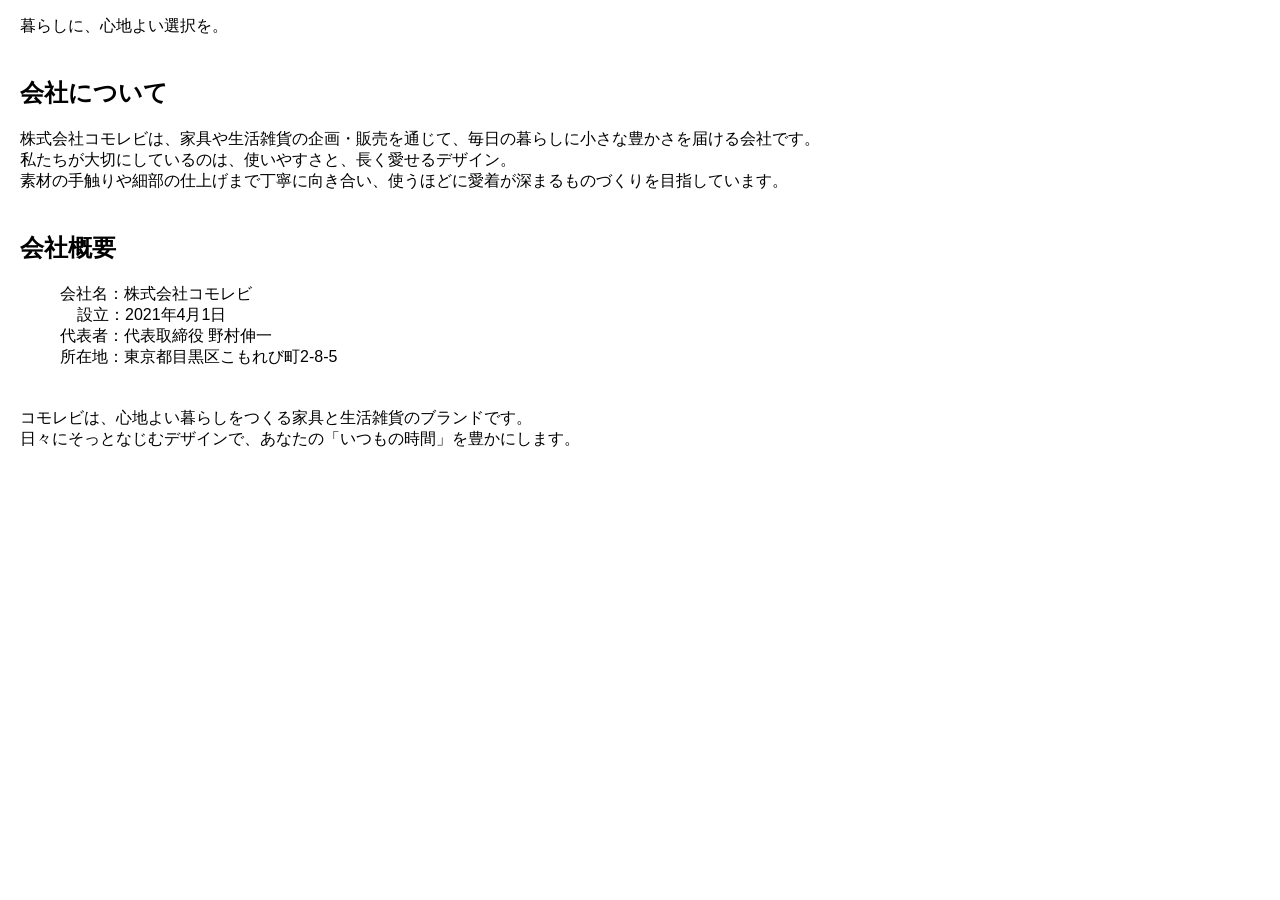
==== pages/about.html @ 33941097 "aboutページを作成" ====
<!DOCTYPE html>
<html lang="ja">

<head>
    <meta charset="UTF-8">
    <meta name="viewport" content="width=device-width, initial-scale=1.0">
    <title>about</title>
    <link rel="stylesheet" href="../css/about.css">
</head>

<body>
    <main>
        <div class="title-1">
            <p>暮らしに、心地よい選択を。</p>
        </div>
        <div class="title-2">
            <h2>会社について</h2>
            <p>株式会社コモレビは、家具や生活雑貨の企画・販売を通じて、毎日の暮らしに小さな豊かさを届ける会社です。<br>
                私たちが大切にしているのは、使いやすさと、長く愛せるデザイン。<br>
                素材の手触りや細部の仕上げまで丁寧に向き合い、使うほどに愛着が深まるものづくりを目指しています。</p>
        </div>
        <div class="title-3">
            <h2>会社概要</h2>
            <ul>
                <li class="list-1">会社名：<span>株式会社コモレビ</span></li>
                <li class="list-2">設立：<span>2021年4月1日</span></li>
                <li class="list-1">代表者：<span>代表取締役 野村伸一</span></li>
                <li class="list-1">所在地：<span>東京都目黒区こもれび町2-8-5</span></li>
            </ul>
        </div>
        <div class="title-4">
            <p>コモレビは、心地よい暮らしをつくる家具と生活雑貨のブランドです。<br>
                日々にそっとなじむデザインで、あなたの「いつもの時間」を豊かにします。</p>
        </div>
    </main>

</body>

</html>
---- css/about.css ----
@charset "utf-8";

* {
  box-sizing: border-box;
}

body {
  margin: 0;
  font-family: sans-serif;
}

header {
  padding: 20px;
  background: #eee;
}

main {
  max-width: 1000px;
  margin: 0;
  padding: 0 20px;
}

.title-1 {
    margin-bottom: 40px;
}

.title-2 {
    margin-bottom: 40px;
}

.title-3 {
    margin-bottom: 40px;
}

ul {
    list-style: none;
}

.list-2 {
    margin-left: 17px;
}
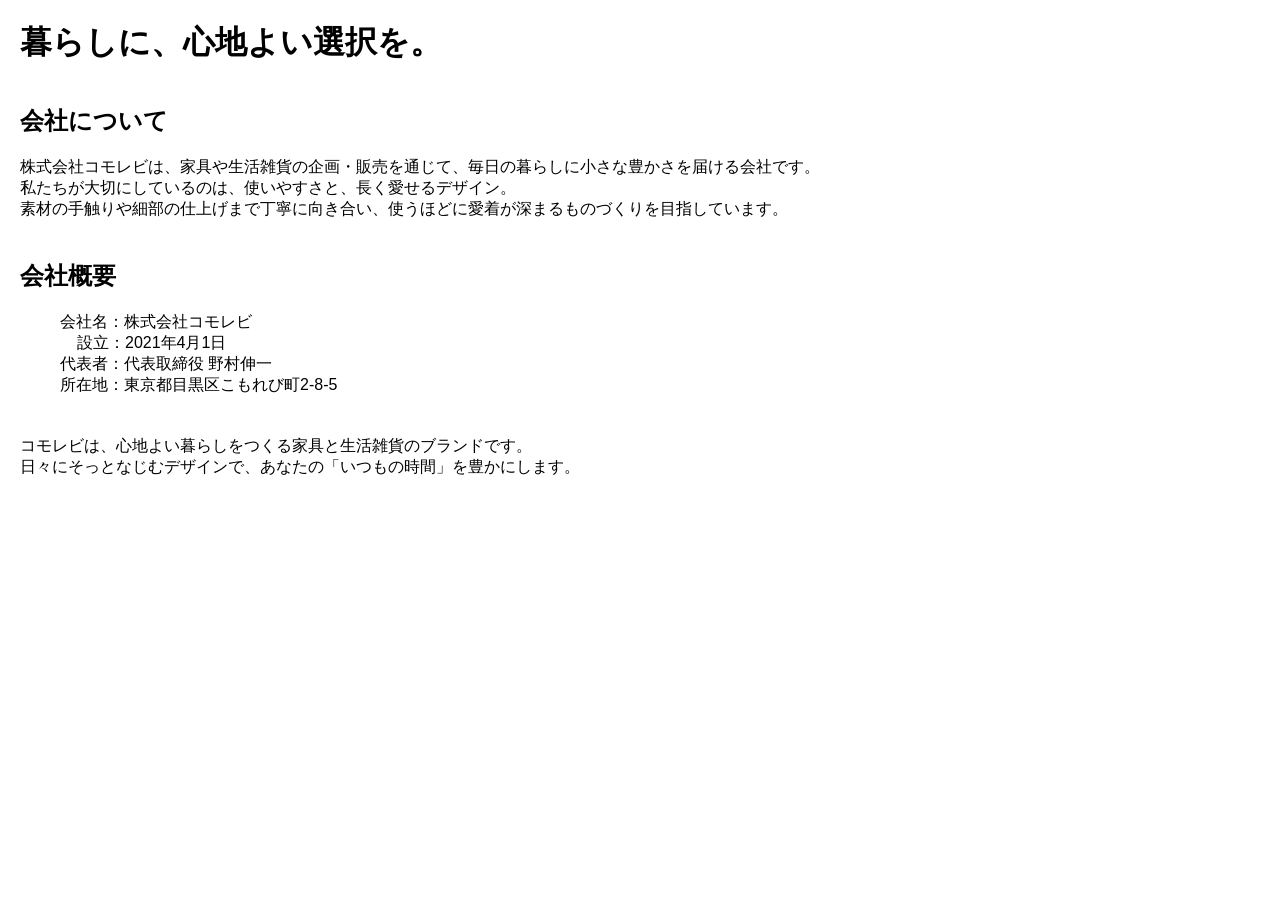
==== commit 0b55dc9f: "titleをh1に修正" ====
--- a/pages/about.html
+++ b/pages/about.html
@@ -11,7 +11,7 @@
 <body>
     <main>
         <div class="title-1">
-            <p>暮らしに、心地よい選択を。</p>
+            <h1>暮らしに、心地よい選択を。</h1>
         </div>
         <div class="title-2">
             <h2>会社について</h2>
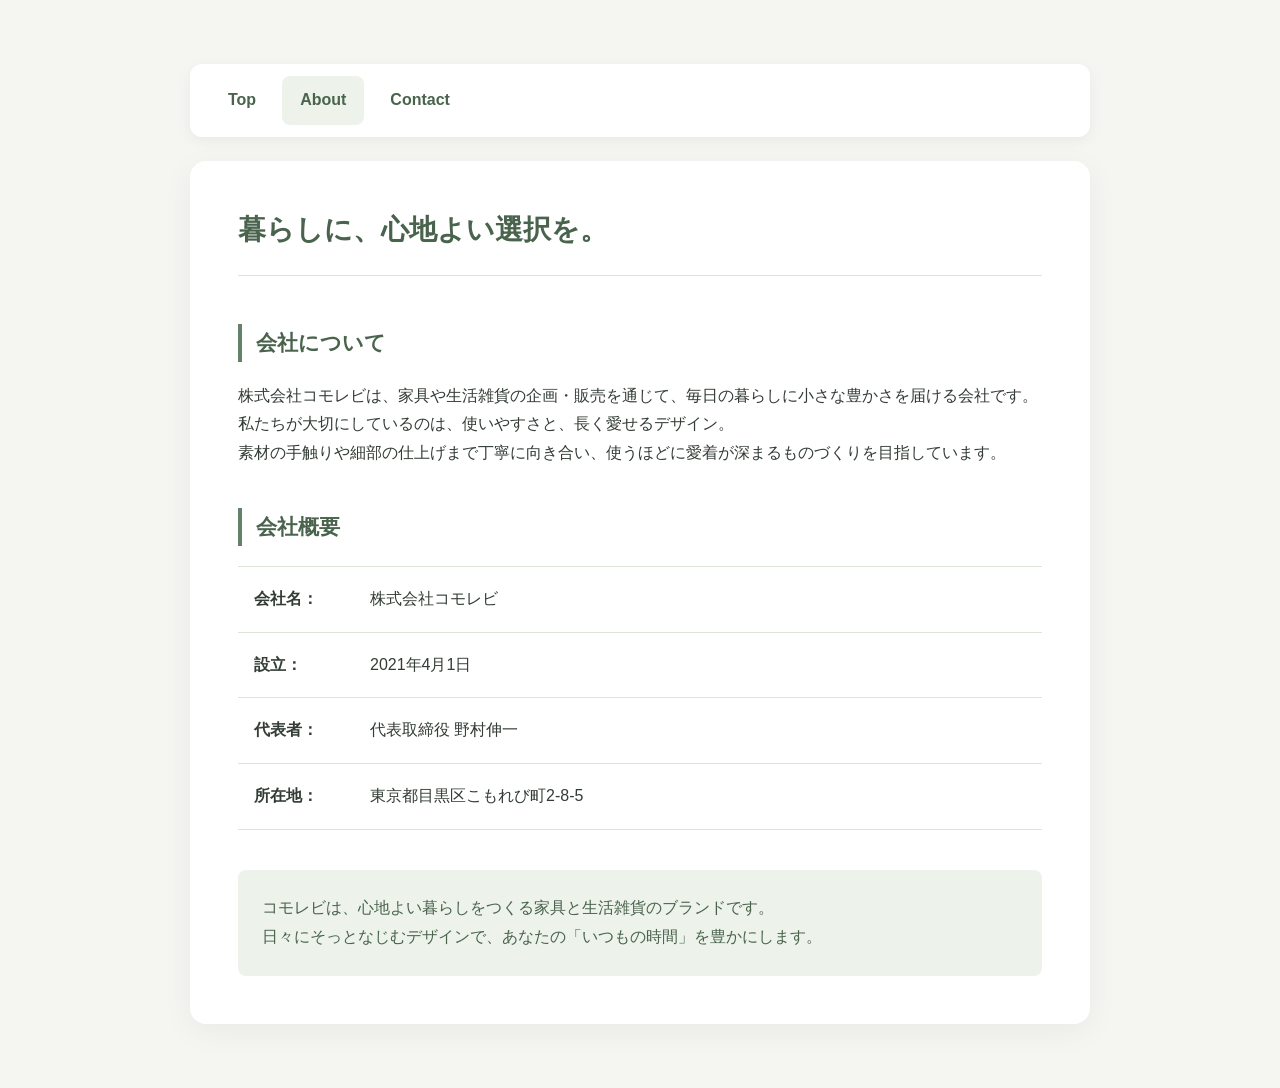
==== commit 87fa2161: "aboutページのリンク作成" ====
--- a/pages/about.html
+++ b/pages/about.html
@@ -9,6 +9,13 @@
 </head>
 
 <body>
+    <header class="site-header">
+        <nav aria-label="メインナビゲーション">
+            <a href="../Index.html">Top</a>
+            <a href="about.html" aria-current="page">About</a>
+            <a href="contact.html">Contact</a>
+        </nav>
+    </header>
     <main>
         <div class="title-1">
             <h1>暮らしに、心地よい選択を。</h1>
--- a/css/about.css
+++ b/css/about.css
@@ -6,36 +6,121 @@
 
 body {
   margin: 0;
-  font-family: sans-serif;
+  padding: 64px 20px;
+  font-family: "Noto Sans JP", "Yu Gothic", sans-serif;
+  line-height: 1.8;
+  color: #333c35;
+  background-color: #f5f6f2;
 }
 
-header {
-  padding: 20px;
-  background: #eee;
+.site-header {
+  width: 100%;
+  max-width: 900px;
+  margin: 0 auto 24px;
+  padding: 12px 20px;
+  background-color: #fff;
+  border-radius: 12px;
+  box-shadow: 0 4px 16px rgb(0 0 0 / 5%);
+}
+
+.site-header nav {
+  display: flex;
+  flex-wrap: wrap;
+  align-items: center;
+  gap: 8px;
+}
+
+.site-header a {
+  display: inline-block;
+  padding: 10px 18px;
+  border-radius: 8px;
+  color: #49634d;
+  font-weight: 700;
+  text-decoration: none;
+}
+
+.site-header a:hover {
+  background-color: #edf2eb;
+}
+
+.site-header a[aria-current="page"] {
+  background-color: #edf2eb;
+}
+
+.site-header a:focus-visible {
+  outline: 3px solid #66816a;
+  outline-offset: 3px;
 }
 
 main {
-  max-width: 1000px;
-  margin: 0;
-  padding: 0 20px;
+  width: 100%;
+  max-width: 900px;
+  margin: 0 auto;
+  padding: 48px;
+  background-color: #fff;
+  border-radius: 16px;
+  box-shadow: 0 8px 32px rgb(0 0 0 / 5%);
 }
 
 .title-1 {
-    margin-bottom: 40px;
+  margin-bottom: 48px;
+  padding-bottom: 24px;
+  border-bottom: 1px solid #dce4da;
 }
 
-.title-2 {
-    margin-bottom: 40px;
+h1 {
+  margin: 0;
+  font-size: 28px;
+  line-height: 1.5;
+  color: #49634d;
 }
 
+.title-2,
 .title-3 {
-    margin-bottom: 40px;
+  margin-bottom: 40px;
+}
+
+h2 {
+  margin: 0 0 20px;
+  padding-left: 14px;
+  border-left: 4px solid #66816a;
+  font-size: 21px;
+  color: #49634d;
+}
+
+p {
+  margin: 0;
+  overflow-wrap: anywhere;
 }
 
 ul {
-    list-style: none;
+  margin: 0;
+  padding: 0;
+  list-style: none;
 }
 
-.list-2 {
-    margin-left: 17px;
+.title-3 li {
+  display: grid;
+  grid-template-columns: 100px minmax(0, 1fr);
+  gap: 16px;
+  margin: 0;
+  padding: 18px 16px;
+  border-bottom: 1px solid #dce4da;
+  font-weight: 700;
 }
+
+.title-3 li:first-child {
+  border-top: 1px solid #dce4da;
+}
+
+.title-3 li span {
+  font-weight: 400;
+  overflow-wrap: anywhere;
+}
+
+.title-4 {
+  padding: 24px;
+  border-radius: 8px;
+  color: #49634d;
+  background-color: #edf2eb;
+}
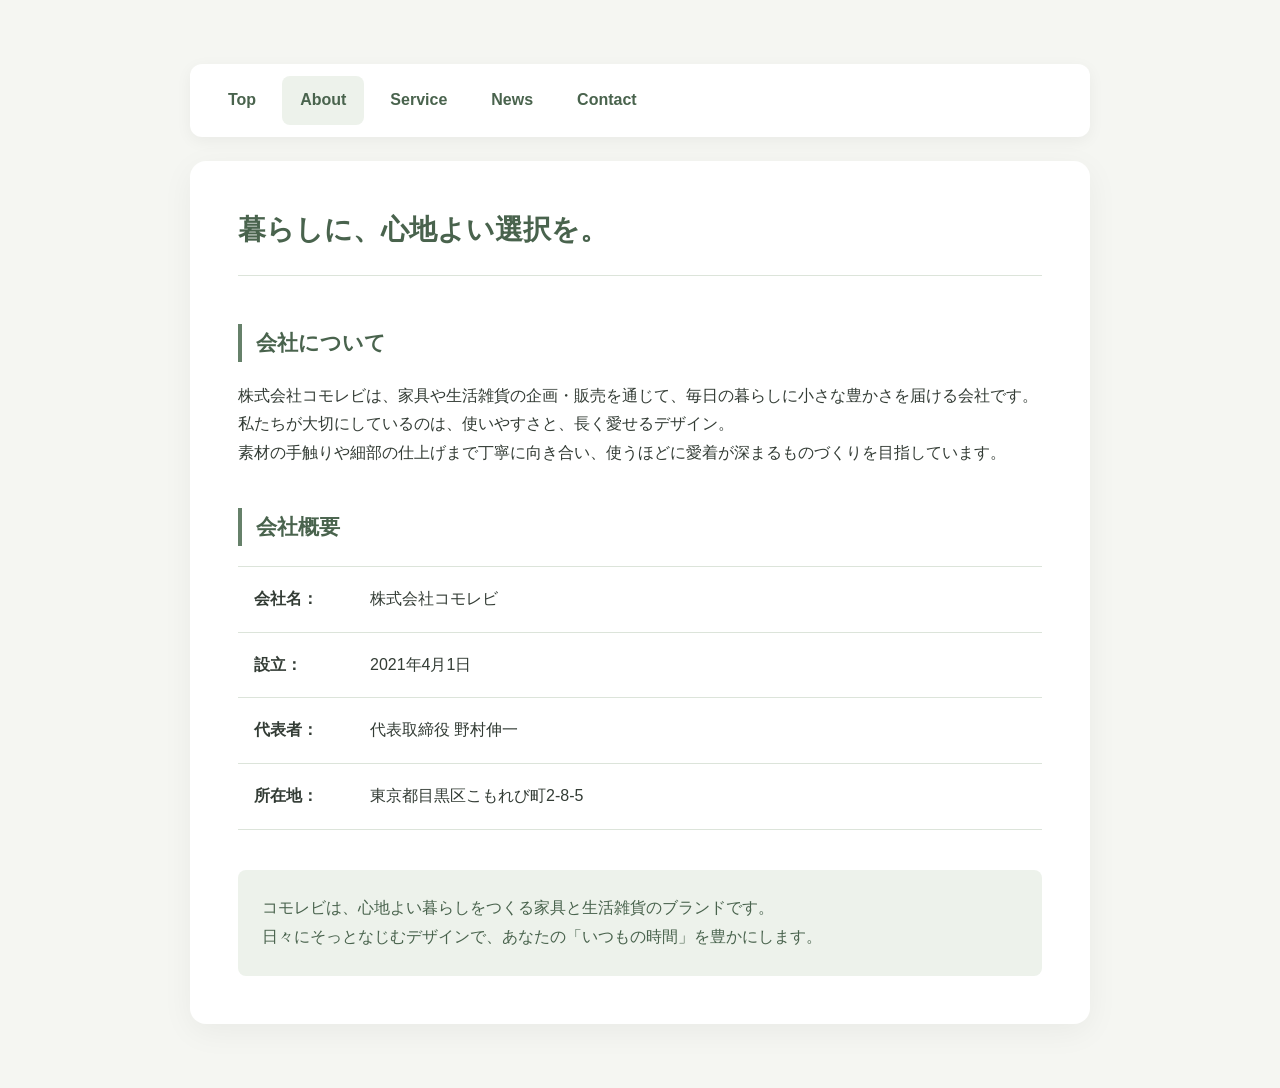
==== commit 137e2c39: "全リンク作成、並び替え" ====
--- a/pages/about.html
+++ b/pages/about.html
@@ -11,8 +11,10 @@
 <body>
     <header class="site-header">
         <nav aria-label="メインナビゲーション">
-            <a href="../Index.html">Top</a>
+            <a href="../index.html">Top</a>
             <a href="about.html" aria-current="page">About</a>
+            <a href="service.html">Service</a>
+            <a href="news.html">News</a>
             <a href="contact.html">Contact</a>
         </nav>
     </header>
